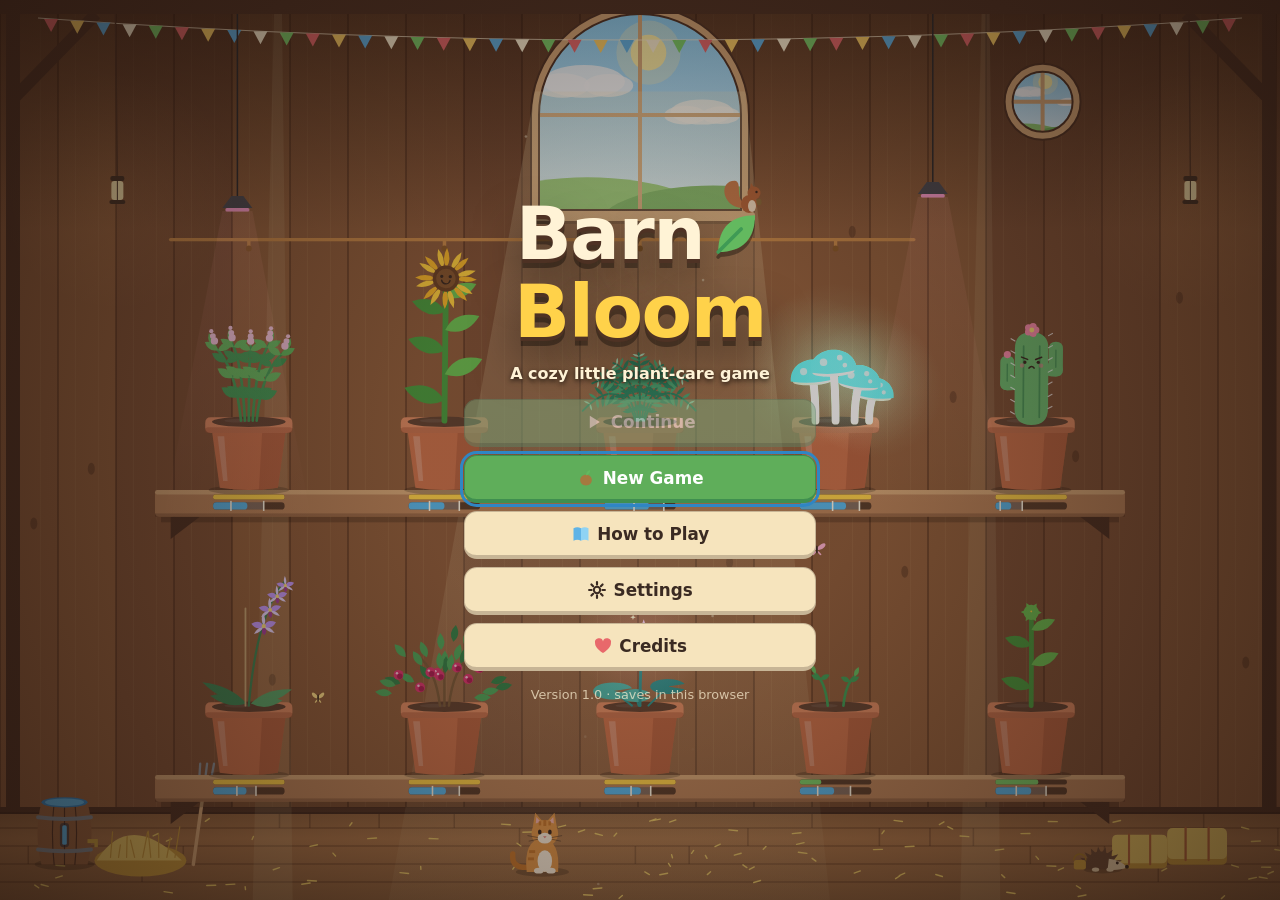
==== index.html @ d98946c8 "Add files via upload" ====
<!DOCTYPE html>
<html lang="en">
<head>
  <meta charset="utf-8">
  <meta name="viewport" content="width=device-width, initial-scale=1, viewport-fit=cover">
  <meta name="description" content="Barn Bloom, a cozy plant-care game. Water, feed, harvest and grow your barn.">
  <title>Barn Bloom</title>
  <link rel="icon" href="data:image/svg+xml,%3Csvg xmlns='http://www.w3.org/2000/svg' viewBox='0 0 32 32'%3E%3Cpath d='M8 18h16l-2 11H10z' fill='%23c9714b'/%3E%3Cpath d='M16 18c0-8-6-9-9-13 8-1 11 4 9 13zM16 18c0-7 5-9 9-11-1 7-4 10-9 11z' fill='%2363b95f'/%3E%3C/svg%3E">
  <link rel="stylesheet" href="css/style.css">
</head>
<body class="mode-menu">
  <!-- The whole barn scene is drawn on this canvas. -->
  <canvas id="scene" role="img" aria-label="Your barn full of plants"></canvas>

  <!-- In-game interface. Filled in by js/ui.js. -->
  <header id="hud" class="hud" aria-label="Status"></header>
  <aside id="side" class="side" aria-label="Plant details and orders">
    <div id="tutorial" class="tutorial" hidden></div>
    <section id="info" class="card info" aria-live="off"></section>
    <section id="orders" class="card orders"></section>
  </aside>
  <nav id="toolbar" class="toolbar" aria-label="Tools"></nav>
  <div id="popover" class="popover" hidden></div>

  <main id="menu" class="menu"></main>
  <div id="modals"></div>
  <div id="toasts" class="toasts" role="status" aria-live="polite"></div>
  <div id="tooltip" class="tooltip" role="tooltip" hidden></div>
  <div id="debug" class="debug" hidden></div>
  <div id="fps" class="fps" hidden></div>
  <div id="photoHint" class="photo-hint" hidden>Photo mode. Press any key or tap to return.</div>

  <noscript><p style="color:#fff3d6;padding:2rem;font-family:sans-serif">Barn Bloom needs JavaScript to run.</p></noscript>

  <!-- Classic scripts in dependency order, so the game also runs from file://. -->
  <script src="js/config.js"></script>
  <script src="js/state.js"></script>
  <script src="js/logic.js"></script>
  <script src="js/save.js"></script>
  <script src="js/audio.js"></script>
  <script src="js/art.js"></script>
  <script src="js/render.js"></script>
  <script src="js/ui.js"></script>
  <script src="js/main.js"></script>
</body>
</html>
---- css/style.css ----
/*
 * Barn Bloom - style.css
 * The palette is defined once here as CSS variables (the canvas palette
 * lives in js/config.js). All sizes are in rem so the "Interface size"
 * setting can scale the whole UI through the root font size.
 */
:root {
  --cream: #fff3d6;
  --cream-2: #f6e4bd;
  --paper: #fffaf0;
  --ink: #3a2a22;
  --ink-soft: #6b5544;
  --wood: #7b4f36;
  --wood-dark: #4e3224;
  --wood-light: #b9835a;
  --leaf: #5fae5a;
  --leaf-dark: #3f8f4f;
  --gold: #ffd24a;
  --gold-dark: #b9801a;
  --water: #58b7ea;
  --water-dark: #2f86c4;
  --red: #e8686b;
  --red-dark: #b94548;
  --pink: #f28fb0;
  --violet: #8f8be8;
  --shadow: 0 0.25rem 0 rgba(58, 42, 34, 0.3);
  --radius: 0.9rem;
  --side-w: 0rem;
  --font: system-ui, -apple-system, "Segoe UI", Roboto, "Helvetica Neue", Arial, sans-serif;
}

* { box-sizing: border-box; }
html, body { height: 100%; }
body {
  margin: 0;
  overflow: hidden;
  background: #2a1a12;
  color: var(--ink);
  font-family: var(--font);
  font-size: 1rem;
  line-height: 1.35;
  -webkit-tap-highlight-color: transparent;
  user-select: none;
  -webkit-user-select: none;
}
h1, h2, h3, h4, p, ul, dl, figure { margin: 0; }
ul { padding: 0; list-style: none; }
[hidden] { display: none !important; }
button { font: inherit; color: inherit; }
kbd {
  font: 700 0.68rem var(--font);
  background: rgba(58, 42, 34, 0.14);
  border-radius: 0.3rem;
  padding: 0.05rem 0.32rem;
}
:focus-visible { outline: 0.19rem solid var(--water-dark); outline-offset: 0.12rem; }
.grow { flex: 1 1 auto; min-width: 0; }
.hint { color: var(--ink-soft); font-size: 0.85rem; }
.num { font-variant-numeric: tabular-nums; font-weight: 800; }
.num.small { font-size: 0.82rem; }

#scene {
  position: fixed; inset: 0;
  width: 100vw; height: 100vh; height: 100dvh;
  display: block;
  touch-action: none;
}

/* ---------- icons ---------- */
.ic { display: inline-flex; width: 1.25rem; height: 1.25rem; flex: none; vertical-align: middle; }
.ic svg { width: 100%; height: 100%; display: block; }
.ic.big { width: 2.6rem; height: 2.6rem; }
canvas.pic { flex: none; display: block; }
.price { display: inline-flex; align-items: center; gap: 0.2rem; font-weight: 800; white-space: nowrap; }
.price .ic { width: 1rem; height: 1rem; }

/* ---------- buttons ---------- */
.btn {
  display: inline-flex; align-items: center; justify-content: center; gap: 0.4rem;
  min-height: 2.5rem; padding: 0.4rem 0.9rem;
  background: var(--cream-2);
  border: 0.12rem solid rgba(58, 42, 34, 0.25);
  border-bottom-width: 0.3rem;
  border-radius: 0.8rem;
  font-weight: 800; cursor: pointer;
  transition: transform 0.08s, filter 0.15s, background 0.15s;
}
.btn:hover { filter: brightness(1.06); }
.btn:active { transform: translateY(0.12rem); border-bottom-width: 0.18rem; }
.btn:disabled { opacity: 0.5; cursor: not-allowed; filter: grayscale(0.5); transform: none; }
.btn.primary { background: var(--leaf); border-color: var(--leaf-dark); color: #fff; }
.btn.danger { background: var(--red); border-color: var(--red-dark); color: #fff; }
.btn.ghost { background: transparent; border-color: transparent; color: var(--ink-soft); }
.btn.small { min-height: 2rem; padding: 0.2rem 0.6rem; font-size: 0.85rem; }
.btn.big { min-height: 3rem; font-size: 1.05rem; width: 100%; }
.btn.icon-btn { min-height: 2rem; width: 2rem; padding: 0; border-radius: 50%; border-bottom-width: 0.12rem; }
.btn.icon-btn .ic { width: 1rem; height: 1rem; }
.btn.buy { min-width: 7.5rem; }
.chip-btn {
  min-height: 2.2rem; padding: 0.2rem 0.8rem;
  background: var(--cream-2); border: 0.12rem solid rgba(58, 42, 34, 0.2); border-radius: 999px;
  font-weight: 800; cursor: pointer;
}
.chip-btn.active { background: var(--wood); color: var(--cream); border-color: var(--wood-dark); }

/* ---------- HUD ---------- */
.hud {
  position: fixed; top: 0; left: 0; right: 0; z-index: 10;
  display: flex; flex-wrap: wrap; justify-content: space-between; align-items: flex-start; gap: 0.4rem;
  padding: 0.5rem; padding-top: max(0.5rem, env(safe-area-inset-top));
  pointer-events: none;
}
.hud > * { pointer-events: auto; }
.hud-group { display: flex; flex-wrap: wrap; gap: 0.35rem; align-items: center; }
.pill {
  display: inline-flex; align-items: center; gap: 0.35rem;
  min-height: 2.2rem; padding: 0.2rem 0.7rem;
  background: var(--cream); border: 0.12rem solid rgba(58, 42, 34, 0.3); border-radius: 999px;
  box-shadow: var(--shadow); font-weight: 800;
}
.pill.speed { border-bottom-width: 0.12rem; min-height: 2.2rem; cursor: pointer; }
.pill.tank.low { animation: pulse 0.9s infinite; border-color: var(--red); }
.tankbar { width: 3.2rem; height: 0.55rem; background: rgba(58, 42, 34, 0.2); border-radius: 999px; overflow: hidden; }
.tankbar i { display: block; height: 100%; background: var(--water); border-radius: 999px; transition: width 0.2s; }
.day-ic { display: inline-flex; }
.hud-btn { box-shadow: var(--shadow); background: var(--cream); min-height: 2.4rem; padding: 0.3rem 0.65rem; }
.hud-btn kbd { opacity: 0.75; }
/* Event chips hang below the HUD without changing its height (so the scene never jumps). */
.chips { position: absolute; top: 100%; left: 0.5rem; right: 0.5rem; display: flex; flex-wrap: wrap; gap: 0.35rem; pointer-events: none; }
.chips > * { pointer-events: auto; }
.chip {
  display: inline-flex; align-items: center; gap: 0.3rem;
  padding: 0.15rem 0.6rem; border-radius: 999px; font-weight: 800; font-size: 0.85rem;
  background: var(--ink); color: var(--cream); border: 0.12rem solid rgba(255, 243, 214, 0.35);
  animation: pop-in 0.3s;
}
button.chip { cursor: pointer; font: 800 0.85rem var(--font); }
.chip.heat { background: #b9502a; }
.chip.rain { background: #3f6f95; }
.chip.bee { background: #a67a12; }
.chip.merchant { background: #7a4a9a; }
.chip.pest { background: #5a2a7a; }

/* ---------- toolbar ---------- */
.toolbar {
  position: fixed; z-index: 10;
  bottom: max(0.5rem, env(safe-area-inset-bottom));
  left: calc((100vw - var(--side-w)) / 2); transform: translateX(-50%);
  max-width: calc(100vw - var(--side-w) - 1rem);
  display: flex; align-items: center; gap: 0.35rem;
  padding: 0.45rem;
  background: rgba(78, 50, 36, 0.92); border: 0.12rem solid rgba(255, 243, 214, 0.25); border-radius: 1.2rem;
  box-shadow: 0 0.4rem 1.2rem rgba(0, 0, 0, 0.35);
  overflow-x: auto; scrollbar-width: none;
}
.toolbar::-webkit-scrollbar { display: none; }
.toolbar .sep { width: 0.12rem; height: 2.2rem; background: rgba(255, 243, 214, 0.25); flex: none; }
.tool {
  position: relative; flex: none;
  width: 3.5rem; height: 3.5rem; padding: 0;
  display: grid; place-items: center;
  background: var(--cream); border: 0.12rem solid rgba(58, 42, 34, 0.3); border-bottom-width: 0.3rem; border-radius: 0.9rem;
  cursor: pointer; transition: transform 0.1s, background 0.15s, box-shadow 0.15s;
}
.tool:hover { background: #fffbee; }
.tool:active { transform: translateY(0.12rem); }
.tool.active { background: var(--gold); border-color: var(--gold-dark); transform: translateY(-0.3rem); box-shadow: 0 0.3rem 0 rgba(0, 0, 0, 0.25); }
.tool.active::after {
  content: ""; position: absolute; bottom: -0.75rem; left: 50%; width: 0.5rem; height: 0.5rem;
  margin-left: -0.25rem; border-radius: 50%; background: var(--cream);
}
.tool.action { background: #d9f0ff; }
.tool.action.ready { background: #ffe9a0; animation: pulse 1.2s infinite; }
.tool:disabled { opacity: 0.45; cursor: not-allowed; }
.tool .tool-ic { width: 2rem; height: 2rem; color: var(--ink); }
.tool .tool-pic { display: grid; place-items: center; }
.tool kbd { position: absolute; top: 0.12rem; left: 0.2rem; font-size: 0.6rem; }
.tool .count {
  position: absolute; right: -0.25rem; bottom: -0.3rem;
  min-width: 1.3rem; padding: 0 0.25rem; text-align: center;
  background: var(--ink); color: var(--cream); border-radius: 999px; font: 800 0.72rem var(--font);
}
.tool .count.zero { background: var(--red-dark); }
.tool .caret { position: absolute; right: 0.2rem; top: 0; font-size: 0.75rem; color: var(--ink-soft); }
.tool.mini { width: 2.9rem; height: 2.9rem; }
.tut-glow { animation: glow 1s infinite; }

.popover {
  position: fixed; z-index: 15; width: 16rem; max-width: calc(100vw - 1rem); max-height: 60vh; overflow-y: auto;
  padding: 0.6rem; background: var(--cream); border: 0.12rem solid rgba(58, 42, 34, 0.35); border-radius: var(--radius);
  box-shadow: 0 0.5rem 1.5rem rgba(0, 0, 0, 0.4); animation: pop-in 0.15s;
}
.popover h3 { font-size: 0.95rem; margin-bottom: 0.4rem; }
.pop-item {
  display: flex; align-items: center; gap: 0.5rem; width: 100%; min-height: 2.75rem; padding: 0.2rem 0.5rem; margin-bottom: 0.25rem;
  background: var(--paper); border: 0.12rem solid rgba(58, 42, 34, 0.15); border-radius: 0.7rem;
  font-weight: 700; text-align: left; cursor: pointer;
}
.pop-item:hover, .pop-item.active { background: #ffeab0; border-color: var(--gold-dark); }
.pop-count { font-weight: 800; color: var(--ink-soft); display: inline-flex; align-items: center; gap: 0.25rem; white-space: nowrap; }

/* ---------- side panel ---------- */
.side {
  position: fixed; z-index: 10; right: 0.5rem; top: calc(var(--hud-h, 4rem) + 0.3rem); bottom: 0.5rem; width: 18.5rem;
  display: flex; flex-direction: column; gap: 0.5rem;
  overflow-y: auto; scrollbar-width: thin; pointer-events: none;
}
.side > * { pointer-events: auto; }
.card {
  background: rgba(255, 243, 214, 0.96); border: 0.12rem solid rgba(58, 42, 34, 0.3); border-radius: var(--radius);
  padding: 0.75rem; box-shadow: var(--shadow);
}
.card h3 { font-size: 1.05rem; display: flex; align-items: center; gap: 0.35rem; flex-wrap: wrap; }
.info > * + * { margin-top: 0.5rem; }
.info-head { display: flex; align-items: center; gap: 0.5rem; }
.sub { color: var(--ink-soft); font-size: 0.85rem; font-weight: 700; }
.stars { color: var(--gold-dark); font-size: 0.9rem; letter-spacing: 0.05em; }
.stats { display: grid; gap: 0.3rem; }
.stat { display: grid; grid-template-columns: 3.6rem 1fr 4.2rem; align-items: center; gap: 0.4rem; font-size: 0.82rem; font-weight: 700; }
.stat.warn .bar-text { color: var(--red-dark); }
.bar-text { text-align: right; font-variant-numeric: tabular-nums; }
.bar {
  position: relative; display: block; height: 0.75rem; background: rgba(58, 42, 34, 0.22); border-radius: 999px; overflow: hidden;
}
.bar i { display: block; height: 100%; width: 0; border-radius: 999px; transition: width 0.2s; position: relative; }
.bar.water i { background: var(--water); }
.bar.health i { background: var(--red); }
.bar.growth i { background: var(--leaf); }
.bar.quality i { background: var(--gold); }
.bar .zone {
  position: absolute; top: 0; bottom: 0; z-index: 1; display: none;
  border-left: 0.14rem solid #fff; border-right: 0.14rem solid #fff; background: rgba(255, 255, 255, 0.28);
}
.bar.water .zone { display: block; }
.bar.mini { height: 0.5rem; }
dd .bar.mini { width: 8rem; display: inline-block; vertical-align: middle; }
.nutbars { display: grid; grid-template-columns: 1fr 1fr; gap: 0.25rem 0.6rem; }
.nutbar { display: flex; align-items: center; gap: 0.3rem; }
.nutbar .bar { flex: 1; height: 0.5rem; }
.nutbar.loved .bar { outline: 0.1rem dashed var(--gold-dark); outline-offset: 0.08rem; }
.synergy { font-size: 0.82rem; font-weight: 800; color: var(--leaf-dark); }
.facts { display: grid; gap: 0.2rem; font-size: 0.85rem; }
.facts li { display: flex; gap: 0.4rem; align-items: flex-start; }
.facts .ic { width: 1.05rem; height: 1.05rem; margin-top: 0.1rem; }
.actions { display: flex; gap: 0.4rem; flex-wrap: wrap; }
.feed-row { display: flex; gap: 0.5rem; flex-wrap: wrap; padding-bottom: 0.2rem; }
.seed-list { display: grid; }

.order {
  display: flex; align-items: center; gap: 0.5rem; padding: 0.45rem; margin-top: 0.4rem;
  background: #3f5546; color: #f4f8ee; border: 0.2rem solid var(--wood-light); border-radius: 0.7rem; font-size: 0.85rem;
}
.order strong, .order span { display: block; }
.order .price { display: inline-flex; }
.order-reward { display: block; }
.order .icon-btn { color: #f4f8ee; align-self: flex-start; }
.order.waiting { justify-content: center; gap: 0.35rem; min-height: 3rem; opacity: 0.9; }
.order.waiting span { display: inline; }
.pips { display: flex !important; gap: 0.2rem; margin: 0.2rem 0; }
.pips i { width: 0.7rem; height: 0.7rem; border-radius: 50%; border: 0.12rem solid #f4f8ee; }
.pips i.on { background: var(--gold); border-color: var(--gold); }
.orders-modal .order { font-size: 0.95rem; }

/* ---------- dialogs ---------- */
.overlay {
  position: fixed; inset: 0; z-index: 50; display: grid; place-items: center; padding: 0.5rem;
  background: rgba(30, 16, 10, 0.55); animation: fade-in 0.18s;
}
.modal {
  display: flex; flex-direction: column;
  width: min(34rem, 100%); max-height: min(92vh, 92dvh);
  background: var(--cream); border: 0.2rem solid var(--wood-dark); border-radius: 1.2rem; overflow: hidden;
  box-shadow: 0 1rem 3rem rgba(0, 0, 0, 0.5); animation: rise 0.22s cubic-bezier(0.2, 1.3, 0.5, 1);
  outline: none;
}
.modal.wide { width: min(54rem, 100%); }
.modal.narrow { width: min(24rem, 100%); }
.modal-head {
  display: flex; align-items: center; gap: 0.5rem; padding: 0.6rem 0.8rem;
  background: var(--wood); color: var(--cream);
  background-image: repeating-linear-gradient(90deg, rgba(0, 0, 0, 0.07) 0 0.12rem, transparent 0.12rem 3.2rem);
}
.modal-head h2 { flex: 1; font-size: 1.25rem; }
.modal-head .ic { width: 1.5rem; height: 1.5rem; }
.modal-head .close { background: var(--cream); color: var(--ink); }
.modal-head .close .ic { width: 1rem; height: 1rem; }
.modal-body { padding: 0.9rem; overflow-y: auto; flex: 1 1 auto; }
.modal-body > * + * { margin-top: 0.7rem; }
.modal-foot { display: flex; justify-content: flex-end; flex-wrap: wrap; gap: 0.5rem; padding: 0.7rem 0.9rem; background: var(--cream-2); }
.shop { display: flex; flex-direction: column; padding-top: 0.7rem; overflow: hidden; }
.shop.modal-body > * + * { margin-top: 0.6rem; }
.items { overflow-y: auto; display: grid; gap: 0.5rem; padding: 0.15rem 0.15rem 0.4rem; flex: 1 1 auto; min-height: 6rem; }
.tabs { display: flex; gap: 0.3rem; flex-wrap: wrap; flex: none; }
.tab {
  display: inline-flex; align-items: center; gap: 0.35rem; min-height: 2.5rem; padding: 0.3rem 0.9rem;
  background: var(--cream-2); border: 0.12rem solid rgba(58, 42, 34, 0.2); border-radius: 0.8rem 0.8rem 0.3rem 0.3rem;
  font-weight: 800; cursor: pointer;
}
.tab.active { background: var(--wood); color: var(--cream); border-color: var(--wood-dark); }
.badge { background: var(--red); color: #fff; border-radius: 999px; padding: 0 0.4rem; font-size: 0.75rem; }
.tab .badge { background: rgba(58, 42, 34, 0.25); color: inherit; }
.qty-row, .restock { display: flex; align-items: center; gap: 0.4rem; flex-wrap: wrap; flex: none; font-weight: 700; }
.restock { justify-content: space-between; }
.item, .entry {
  display: flex; align-items: center; gap: 0.7rem; padding: 0.6rem 0.7rem;
  background: var(--paper); border: 0.12rem solid rgba(58, 42, 34, 0.16); border-radius: var(--radius);
}
.item h4, .entry h4 { font-size: 1.02rem; display: flex; align-items: center; gap: 0.4rem; flex-wrap: wrap; }
.item p, .entry p { font-size: 0.88rem; }
.meta { color: var(--ink-soft); font-size: 0.8rem !important; margin-top: 0.15rem; }
.item-side { display: flex; flex-direction: column; align-items: flex-end; gap: 0.25rem; flex: none; text-align: right; }
.owned { font-size: 0.8rem; font-weight: 700; color: var(--ink-soft); }
.need { font-size: 0.78rem; font-weight: 700; color: var(--leaf-dark); min-height: 1em; }
.need.bad { color: var(--red-dark); }
.item.locked { background: #efe3c8; }
.item.muted { opacity: 0.75; }
.item.merchant { background: #f3e6ff; border-color: #7a4a9a; }
.item.done { background: #eef7dc; }
.item.shine { animation: shine 0.9s; }
.section { font-size: 0.95rem; margin-top: 0.3rem; }
.paints { display: grid; grid-template-columns: repeat(auto-fill, minmax(8.5rem, 1fr)); gap: 0.5rem; }
.paint {
  display: grid; justify-items: center; gap: 0.3rem; padding: 0.5rem; text-align: center; font-size: 0.85rem;
  background: var(--paper); border: 0.12rem solid rgba(58, 42, 34, 0.16); border-radius: var(--radius);
}
.paint.active { border-color: var(--leaf-dark); background: #eef7dc; }
.lvl-pips { display: inline-flex; gap: 0.18rem; font-size: 0.8rem; color: var(--ink-soft); }
.lvl-pips i { width: 0.6rem; height: 0.6rem; border-radius: 0.15rem; background: rgba(58, 42, 34, 0.2); transform: rotate(45deg); }
.lvl-pips i.on { background: var(--leaf); }
.effect { font-weight: 800; color: var(--ink); margin-top: 0.2rem; }
.effect .next { color: var(--leaf-dark); }
.maxed { font-weight: 900; color: var(--gold-dark); padding: 0 0.5rem; }
.locked-note { display: flex; align-items: center; gap: 0.3rem; max-width: 11rem; font-size: 0.82rem; font-weight: 700; color: var(--ink-soft); text-align: right; }
.entry { align-items: flex-start; }
.entry.unknown { opacity: 0.8; align-items: center; }
.entry em { font-size: 0.8rem; font-weight: 400; color: var(--ink-soft); }
.entry dl { display: grid; grid-template-columns: 6.5rem 1fr; gap: 0.15rem 0.5rem; margin-top: 0.4rem; font-size: 0.85rem; }
.entry dt { font-weight: 800; color: var(--ink-soft); }
.entry dd { margin: 0; }
.stages { display: flex; gap: 0.4rem; margin-top: 0.4rem; flex-wrap: wrap; }
.stages figure { display: grid; justify-items: center; background: var(--cream-2); border-radius: 0.6rem; padding: 0.2rem 0.4rem; }
.stages figcaption { font-size: 0.7rem; font-weight: 700; color: var(--ink-soft); }
.ach .ic.big { width: 2.2rem; height: 2.2rem; color: var(--ink-soft); }
.ach .bar { margin-top: 0.3rem; max-width: 16rem; }

.settings h3 { font-size: 0.95rem; color: var(--wood); border-bottom: 0.12rem solid rgba(58, 42, 34, 0.15); padding-bottom: 0.2rem; }
.set-row { display: flex; align-items: center; gap: 0.7rem; min-height: 2.6rem; cursor: pointer; }
.set-row small { display: block; color: var(--ink-soft); font-size: 0.8rem; font-weight: 400; }
.set-row output { width: 3rem; text-align: right; font-weight: 800; font-variant-numeric: tabular-nums; }
.set-row input[type="range"] { width: 9rem; accent-color: var(--leaf-dark); }
.set-row input[type="checkbox"] { position: absolute; opacity: 0; width: 1px; height: 1px; }
.switch { position: relative; flex: none; width: 3rem; height: 1.7rem; border-radius: 999px; background: rgba(58, 42, 34, 0.3); transition: background 0.15s; }
.switch::after {
  content: ""; position: absolute; top: 0.2rem; left: 0.2rem; width: 1.3rem; height: 1.3rem; border-radius: 50%;
  background: #fff; transition: transform 0.15s; box-shadow: 0 0.1rem 0.2rem rgba(0, 0, 0, 0.3);
}
input:checked + .switch { background: var(--leaf); }
input:checked + .switch::after { transform: translateX(1.3rem); }
input:focus-visible + .switch { outline: 0.19rem solid var(--water-dark); outline-offset: 0.12rem; }
.segmented { display: flex; gap: 0.25rem; }
.code {
  width: 100%; resize: vertical; padding: 0.5rem; font: 0.75rem ui-monospace, Menlo, Consolas, monospace;
  background: var(--paper); border: 0.12rem solid rgba(58, 42, 34, 0.3); border-radius: 0.6rem; color: var(--ink);
  user-select: text; -webkit-user-select: text; word-break: break-all;
}
.prose h3 { font-size: 1rem; color: var(--wood); }
.prose p { font-size: 0.93rem; }
.prose.center { text-align: center; }
.keys-table, .summary { width: 100%; border-collapse: collapse; font-size: 0.9rem; }
.keys-table td, .summary td { padding: 0.25rem 0.4rem; border-bottom: 0.08rem solid rgba(58, 42, 34, 0.12); }
.summary td:last-child { text-align: right; font-weight: 800; }
.keys { display: inline-flex; gap: 0.2rem; white-space: nowrap; }
.keys kbd { font-size: 0.8rem; padding: 0.1rem 0.4rem; }
.menu-list { display: grid; gap: 0.5rem; }

/* ---------- main menu ---------- */
.menu { position: fixed; inset: 0; z-index: 30; display: grid; place-items: center; padding: 1rem; overflow-y: auto; }
.menu-card { width: min(22rem, 100%); display: grid; gap: 0.9rem; text-align: center; animation: rise 0.5s cubic-bezier(0.2, 1.3, 0.5, 1); }
.title {
  display: flex; align-items: center; justify-content: center; gap: 0.3rem; flex-wrap: wrap;
  font-size: clamp(2.8rem, 12vw, 4.6rem); font-weight: 900; line-height: 1; letter-spacing: -0.02em;
  text-shadow: 0 0.06em 0 var(--wood-dark), 0 0.12em 0 rgba(0, 0, 0, 0.35), 0 0.3em 0.6em rgba(0, 0, 0, 0.5);
}
.title .t1 { color: var(--cream); }
.title .t2 { color: var(--gold); }
.title-leaf { width: 0.75em; height: 0.75em; animation: sway 3s ease-in-out infinite; transform-origin: 20% 90%; filter: drop-shadow(0 0.08em 0 rgba(0, 0, 0, 0.35)); }
.tagline { color: var(--cream); font-weight: 700; text-shadow: 0 0.1rem 0.3rem rgba(0, 0, 0, 0.7); }
.version { color: rgba(255, 243, 214, 0.7); font-size: 0.8rem; }

/* ---------- toasts, tooltip, tutorial, misc ---------- */
.toasts {
  position: fixed; z-index: 80; top: calc(var(--hud-h, 4rem) + 2.2rem); left: calc((100vw - var(--side-w)) / 2); transform: translateX(-50%);
  width: min(26rem, calc(100vw - 1rem)); display: grid; gap: 0.4rem; pointer-events: none;
}
.toast {
  pointer-events: auto; display: flex; align-items: center; gap: 0.6rem; padding: 0.55rem 0.8rem;
  background: var(--cream); border: 0.12rem solid rgba(58, 42, 34, 0.35); border-left: 0.5rem solid var(--wood-light);
  border-radius: 0.8rem; box-shadow: 0 0.4rem 1rem rgba(0, 0, 0, 0.35); font-size: 0.9rem;
  animation: toast-in 0.3s cubic-bezier(0.2, 1.3, 0.5, 1); cursor: pointer;
}
.toast.out { opacity: 0; transform: translateY(-0.5rem); transition: opacity 0.25s, transform 0.25s; }
.toast-body { flex: 1; }
.toast-body strong { display: block; }
.toast .toast-ic { width: 1.7rem; height: 1.7rem; }
.toast.good { border-left-color: var(--leaf); }
.toast.bad { border-left-color: var(--red); }
.toast.event { border-left-color: var(--violet); }
.toast.gold { border-left-color: var(--gold); background: #fff8dc; }
.tooltip {
  position: fixed; z-index: 100; max-width: 17rem; padding: 0.35rem 0.6rem; pointer-events: none;
  background: var(--ink); color: var(--cream); border-radius: 0.5rem; font-size: 0.8rem; font-weight: 600;
  box-shadow: 0 0.3rem 0.8rem rgba(0, 0, 0, 0.4);
}
/* The tutorial card lives at the top of the side panel, so it never covers the pots. */
.tut-card {
  background: #fffbe9; border: 0.16rem solid var(--leaf-dark); border-radius: var(--radius);
  padding: 0.6rem 0.8rem; box-shadow: 0 0.4rem 1.2rem rgba(0, 0, 0, 0.4); display: grid; gap: 0.3rem; animation: rise 0.3s;
}
.tut-step { font-size: 0.72rem; font-weight: 800; color: var(--leaf-dark); text-transform: uppercase; letter-spacing: 0.06em; }
.tut-card .actions { justify-content: flex-end; }
.debug {
  position: fixed; z-index: 90; left: 0.5rem; top: calc(var(--hud-h, 4rem) + 0.3rem); width: 19rem; max-width: calc(100vw - 1rem); max-height: 70vh; overflow-y: auto;
  padding: 0.6rem; background: rgba(20, 20, 30, 0.93); color: #dfe; border-radius: 0.8rem; font-size: 0.8rem;
}
.debug h3 { font-size: 0.9rem; margin-bottom: 0.4rem; }
.debug-grid { display: grid; grid-template-columns: 1fr 1fr; gap: 0.3rem; margin-bottom: 0.4rem; }
.debug .btn.ghost { color: #dfe; }
.fps { position: fixed; z-index: 90; left: 0.4rem; bottom: 0.3rem; font: 700 0.7rem ui-monospace, monospace; color: #cfc; background: rgba(0, 0, 0, 0.5); padding: 0.1rem 0.35rem; border-radius: 0.3rem; pointer-events: none; }
.photo-hint {
  position: fixed; z-index: 95; bottom: 1rem; left: 50%; transform: translateX(-50%); pointer-events: none;
  background: rgba(0, 0, 0, 0.6); color: #fff; padding: 0.3rem 0.8rem; border-radius: 999px; font-size: 0.85rem;
}

/* ---------- modes ---------- */
.mode-menu .hud, .mode-menu .side, .mode-menu .toolbar, .mode-menu .tutorial, .mode-menu .popover, .mode-menu .debug { display: none; }
.mode-play .menu { display: none; }
.photo .hud, .photo .side, .photo .toolbar, .photo .tutorial, .photo .toasts, .photo .popover, .photo .debug { display: none; }
.mobile-only { display: none; }

/* Wide screens: the side panel is always visible and the scene makes room for it. */
@media (min-width: 900px) {
  .mode-play { --side-w: 19.5rem; }
  .mode-play .hud { padding-right: 0.5rem; }
}

/* Phones and narrow windows: the info panel becomes a bottom sheet. */
@media (max-width: 899px) {
  .mobile-only { display: inline-flex; }
  .hud-btn .btn-label, .hud-btn kbd { display: none; }
  .hud-btn { width: 2.6rem; padding: 0; }
  .pill { min-height: 2rem; padding: 0.1rem 0.5rem; font-size: 0.9rem; }
  .pill.clock .num { font-size: 0.75rem; }
  .tankbar { width: 2rem; }
  .pill.tank .num { display: none; }
  .side { top: auto; right: 0.5rem; left: 0.5rem; width: auto; bottom: 5.2rem; max-height: 46vh; }
  .side .info, .side .orders { display: none; }
  .has-selection .side .info { display: block; }
  .has-selection .tutorial { display: none; }
  .toolbar { left: 50%; max-width: calc(100vw - 0.6rem); border-radius: 1rem; }
  .tool { width: 3.1rem; height: 3.1rem; }
  .item { flex-wrap: wrap; }
  .item-side { flex-direction: row; align-items: center; flex-wrap: wrap; width: 100%; justify-content: space-between; }
  .entry { flex-wrap: wrap; }
  .entry dl { grid-template-columns: 5.5rem 1fr; }
}
@media (hover: none) { .tool kbd, .hud-btn kbd { display: none; } }

/* ---------- animations ---------- */
@keyframes fade-in { from { opacity: 0; } }
@keyframes rise { from { opacity: 0; transform: translateY(1rem) scale(0.96); } }
@keyframes pop-in { from { opacity: 0; transform: scale(0.8); } }
@keyframes toast-in { from { opacity: 0; transform: translateY(-1rem) scale(0.95); } }
@keyframes pulse { 50% { filter: brightness(1.18); transform: scale(1.04); } }
@keyframes glow { 0%, 100% { box-shadow: 0 0 0 0 rgba(123, 207, 106, 0.9); } 50% { box-shadow: 0 0 0 0.6rem rgba(123, 207, 106, 0); } }
@keyframes sway { 0%, 100% { transform: rotate(-8deg); } 50% { transform: rotate(10deg); } }
@keyframes shine {
  0% { box-shadow: 0 0 0 0 rgba(255, 210, 74, 0.9); background: #fff3b8; }
  100% { box-shadow: 0 0 0 1rem rgba(255, 210, 74, 0); }
}

/* Reduced motion: from the setting (body.reduced) or the system preference. */
.reduced *, .reduced *::before, .reduced *::after { animation: none !important; transition: none !important; }
@media (prefers-reduced-motion: reduce) {
  .title-leaf, .tut-glow, .pill.tank.low, .tool.action.ready { animation: none; }
}

/* Colour-blind friendly mode: patterns on top of colours. */
.cb .bar.water i { background-image: repeating-linear-gradient(45deg, rgba(255, 255, 255, 0.45) 0 0.2rem, transparent 0.2rem 0.45rem); }
.cb .bar.health i { background-image: repeating-linear-gradient(90deg, rgba(255, 255, 255, 0.45) 0 0.15rem, transparent 0.15rem 0.4rem); }
.cb .bar.quality i { background-image: radial-gradient(rgba(58, 42, 34, 0.45) 30%, transparent 32%); background-size: 0.4rem 0.4rem; }
.cb .stat.warn .bar-text::before { content: "! "; }
.cb .need.bad::before { content: "\2716  "; }
.cb .tool .count.zero { outline: 0.12rem dashed #fff; }
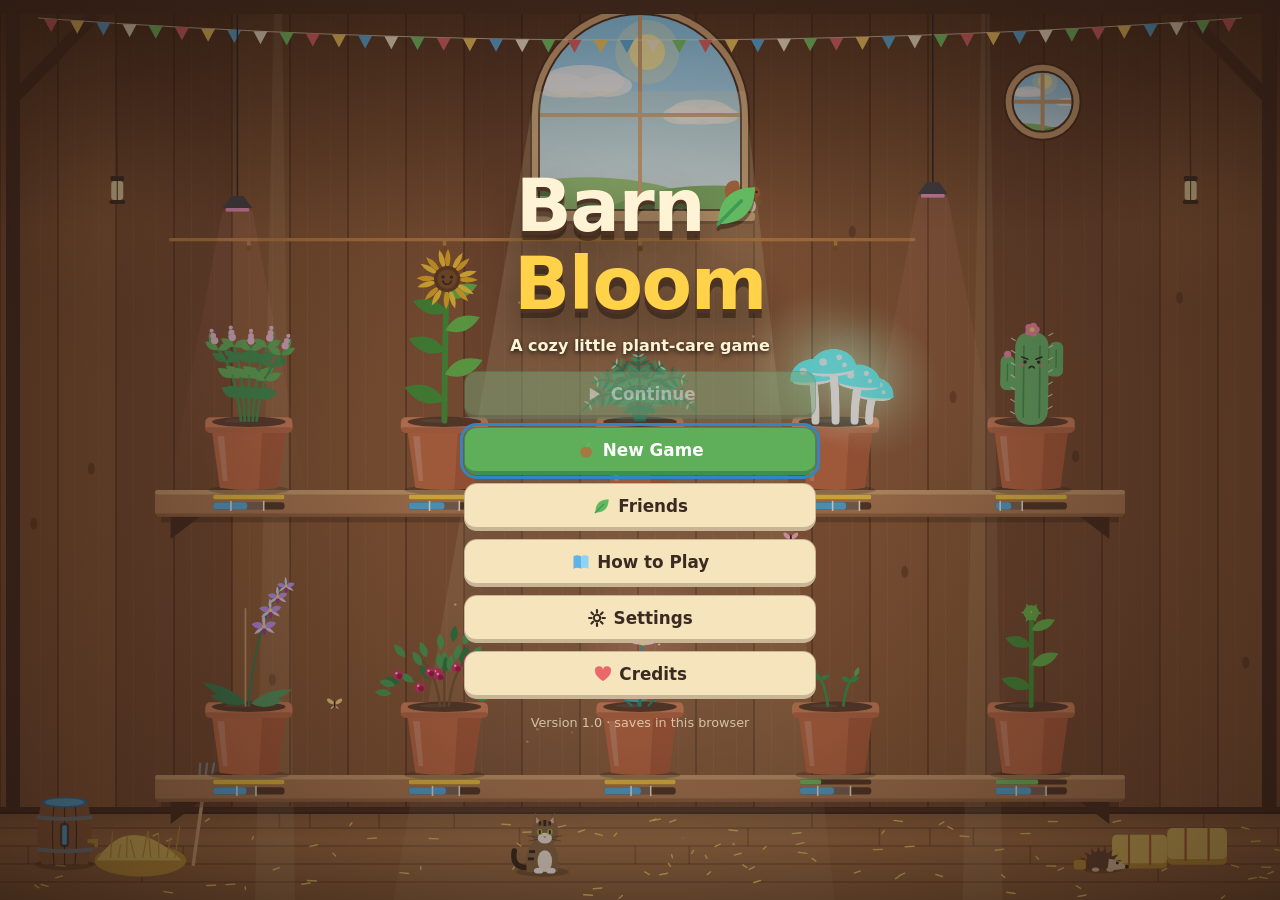
==== commit 63719a48: "Add files via upload" ====
--- a/index.html
+++ b/index.html
@@ -20,6 +20,7 @@
     <section id="orders" class="card orders"></section>
   </aside>
   <nav id="toolbar" class="toolbar" aria-label="Tools"></nav>
+  <div id="visitBar" class="visit-bar" hidden></div>
   <div id="popover" class="popover" hidden></div>
 
   <main id="menu" class="menu"></main>
--- a/css/style.css
+++ b/css/style.css
@@ -357,7 +357,23 @@
 input:checked + .switch { background: var(--leaf); }
 input:checked + .switch::after { transform: translateX(1.3rem); }
 input:focus-visible + .switch { outline: 0.19rem solid var(--water-dark); outline-offset: 0.12rem; }
+.gift-rows { display: grid; gap: 0.35rem; }
+.gift-row {
+  display: flex; align-items: center; gap: 0.6rem; min-height: 3rem; padding: 0.25rem 0.6rem; cursor: pointer;
+  background: var(--paper); border: 0.12rem solid rgba(58, 42, 34, 0.16); border-radius: 0.7rem;
+}
+.gift-row small { display: block; color: var(--ink-soft); font-size: 0.8rem; }
+.gift-row .ic.big { width: 2.2rem; height: 2.2rem; }
+.text-input.qty { width: 5.5rem; text-align: right; }
+.settings h4 { font-size: 0.9rem; margin-top: 0.3rem; }
+.trade-result > * + *, .trade-open .grow > * + * { margin-top: 0.4rem; }
+.trade-open { align-items: flex-start; }
 .segmented { display: flex; gap: 0.25rem; }
+.text-input {
+  width: 12rem; max-width: 55%; min-height: 2.2rem; padding: 0.2rem 0.6rem; font: 700 1rem var(--font); color: var(--ink);
+  background: var(--paper); border: 0.12rem solid rgba(58, 42, 34, 0.3); border-radius: 0.6rem;
+  user-select: text; -webkit-user-select: text;
+}
 .code {
   width: 100%; resize: vertical; padding: 0.5rem; font: 0.75rem ui-monospace, Menlo, Consolas, monospace;
   background: var(--paper); border: 0.12rem solid rgba(58, 42, 34, 0.3); border-radius: 0.6rem; color: var(--ink);
@@ -434,6 +450,18 @@
 /* ---------- modes ---------- */
 .mode-menu .hud, .mode-menu .side, .mode-menu .toolbar, .mode-menu .tutorial, .mode-menu .popover, .mode-menu .debug { display: none; }
 .mode-play .menu { display: none; }
+.mode-visit .hud, .mode-visit .side, .mode-visit .toolbar, .mode-visit .menu, .mode-visit .popover, .mode-visit .debug { display: none; }
+
+/* Banner shown while visiting a friend's barn. */
+.visit-bar {
+  position: fixed; z-index: 10; top: max(0.5rem, env(safe-area-inset-top)); left: 0; right: 0; margin: 0 auto;
+  display: flex; align-items: center; justify-content: center; flex-wrap: wrap; gap: 0.3rem 0.7rem;
+  width: max-content; max-width: calc(100vw - 1rem); padding: 0.45rem 0.8rem;
+  background: var(--cream); border: 0.12rem solid rgba(58, 42, 34, 0.3); border-radius: 1rem; box-shadow: var(--shadow);
+  animation: rise 0.3s;
+}
+.visit-bar strong { font-size: 1.05rem; }
+.visit-bar .hint { text-align: center; }
 .photo .hud, .photo .side, .photo .toolbar, .photo .tutorial, .photo .toasts, .photo .popover, .photo .debug { display: none; }
 .mobile-only { display: none; }
 
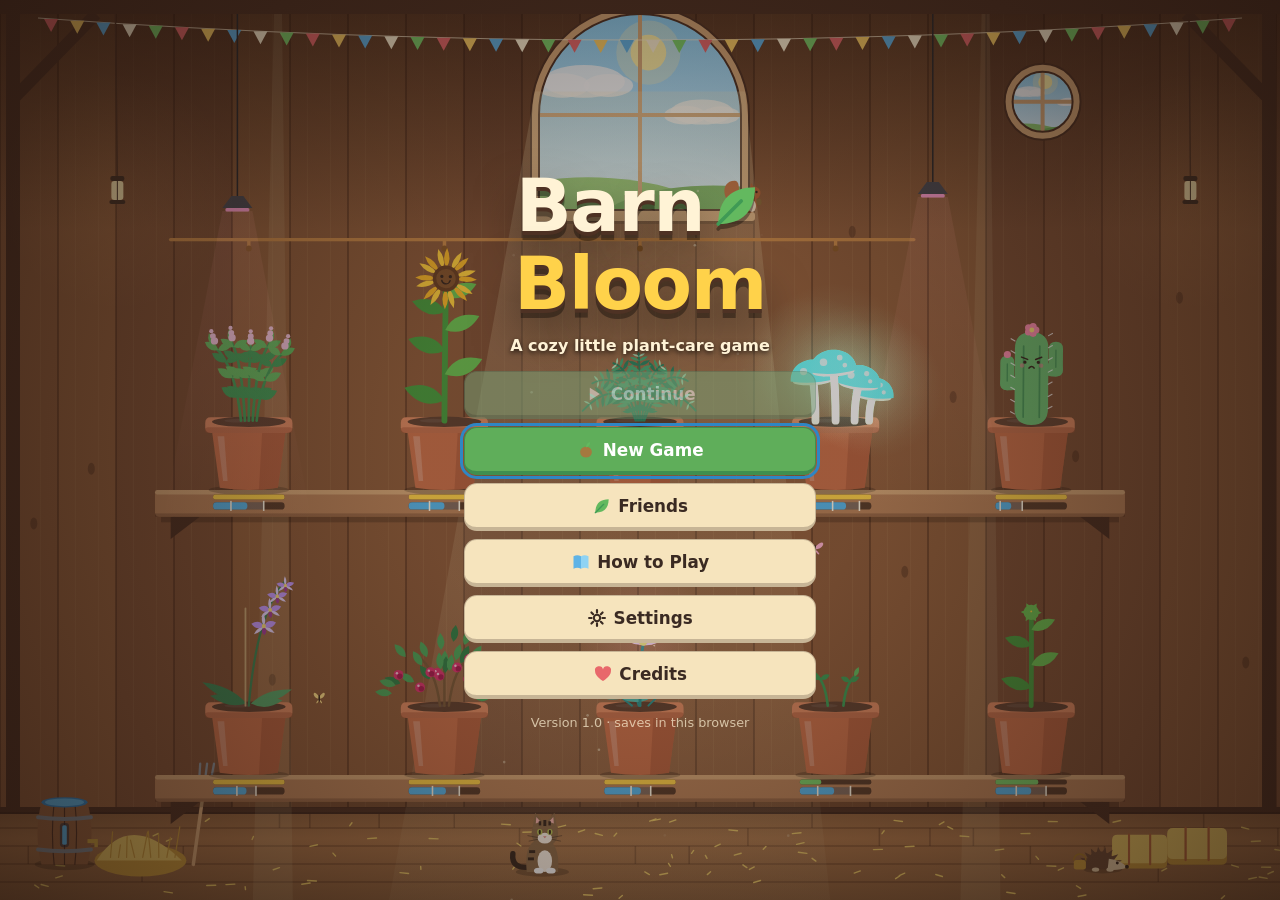
==== commit 827b4a13: "Add files via upload" ====
--- a/index.html
+++ b/index.html
@@ -21,6 +21,9 @@
   </aside>
   <nav id="toolbar" class="toolbar" aria-label="Tools"></nav>
   <div id="visitBar" class="visit-bar" hidden></div>
+  <div id="fightHud" class="fight-hud" hidden></div>
+  <div id="fightBar" class="fight-bar" hidden></div>
+  <div id="fightBanner" class="fight-banner" aria-live="assertive" hidden></div>
   <div id="popover" class="popover" hidden></div>
 
   <main id="menu" class="menu"></main>
@@ -37,6 +40,7 @@
   <script src="js/config.js"></script>
   <script src="js/state.js"></script>
   <script src="js/logic.js"></script>
+  <script src="js/combat.js"></script>
   <script src="js/save.js"></script>
   <script src="js/audio.js"></script>
   <script src="js/art.js"></script>
--- a/css/style.css
+++ b/css/style.css
@@ -26,6 +26,7 @@
   --shadow: 0 0.25rem 0 rgba(58, 42, 34, 0.3);
   --radius: 0.9rem;
   --side-w: 0rem;
+  --on-wood: #fff3d6;     /* text on wood or on the dark fight screen: the same in light and dark mode */
   --font: system-ui, -apple-system, "Segoe UI", Roboto, "Helvetica Neue", Arial, sans-serif;
 }
 
@@ -101,7 +102,7 @@
   background: var(--cream-2); border: 0.12rem solid rgba(58, 42, 34, 0.2); border-radius: 999px;
   font-weight: 800; cursor: pointer;
 }
-.chip-btn.active { background: var(--wood); color: var(--cream); border-color: var(--wood-dark); }
+.chip-btn.active { background: var(--wood); color: var(--on-wood); border-color: var(--wood-dark); }
 
 /* ---------- HUD ---------- */
 .hud {
@@ -131,7 +132,7 @@
 .chip {
   display: inline-flex; align-items: center; gap: 0.3rem;
   padding: 0.15rem 0.6rem; border-radius: 999px; font-weight: 800; font-size: 0.85rem;
-  background: var(--ink); color: var(--cream); border: 0.12rem solid rgba(255, 243, 214, 0.35);
+  background: #3a2a22; color: var(--on-wood); border: 0.12rem solid rgba(255, 243, 214, 0.35);
   animation: pop-in 0.3s;
 }
 button.chip { cursor: pointer; font: 800 0.85rem var(--font); }
@@ -140,6 +141,60 @@
 .chip.bee { background: #a67a12; }
 .chip.merchant { background: #7a4a9a; }
 .chip.pest { background: #5a2a7a; }
+
+/* The barn sign hangs in the top right corner, above the side panel and just as wide.
+   ui.js adds .with-sign to the HUD only when both rows of buttons fit beside it. */
+.hud.with-sign { display: grid; grid-template-columns: minmax(0, 1fr) 18.5rem; column-gap: 0.5rem; }
+.hud.with-sign > .hud-group { grid-column: 1; }
+.barn-sign {
+  display: none; position: relative; flex-direction: column; justify-content: center; gap: 0.2rem;
+  padding: 0.3rem 0.75rem 0.35rem; text-align: left; cursor: pointer; color: var(--on-wood);
+  background:
+    repeating-linear-gradient(177deg, rgba(255, 255, 255, 0.07) 0 0.1rem, transparent 0.1rem 0.8rem),
+    linear-gradient(180deg, #9c6b46, var(--wood));
+  border: 0.15rem solid var(--wood-dark); border-radius: 0.7rem; box-shadow: var(--shadow);
+  transform-origin: 50% -0.5rem; transition: transform 0.35s ease;
+}
+.hud.with-sign .barn-sign { display: flex; grid-column: 2; grid-row: 1 / span 2; align-self: stretch; }
+.barn-sign:hover { transform: rotate(-1.2deg); }
+/* Two ropes up to the rafters... */
+.barn-sign::before {
+  content: ""; position: absolute; left: 1.2rem; right: 1.2rem; top: -0.65rem; height: 0.95rem; pointer-events: none;
+  background:
+    linear-gradient(#d8b67a, #d8b67a) left top / 0.16rem 100% no-repeat,
+    linear-gradient(#d8b67a, #d8b67a) right top / 0.16rem 100% no-repeat;
+}
+/* ...and the two nails that hold them. */
+.barn-sign::after {
+  content: ""; position: absolute; left: 1.055rem; right: 1.055rem; top: 0.1rem; height: 0.45rem; pointer-events: none;
+  background:
+    radial-gradient(circle, #f1e2c0 0 30%, var(--wood-dark) 34% 55%, transparent 60%) left center / 0.45rem 0.45rem no-repeat,
+    radial-gradient(circle, #f1e2c0 0 30%, var(--wood-dark) 34% 55%, transparent 60%) right center / 0.45rem 0.45rem no-repeat;
+}
+.sign-name {
+  display: block; padding: 0 1rem; text-align: center; font-size: 0.95rem; font-weight: 900; letter-spacing: 0.02em; line-height: 1.2;
+  white-space: nowrap; overflow: hidden; text-overflow: ellipsis; text-shadow: 0 0.1rem 0 var(--wood-dark);
+}
+.sign-row { display: flex; align-items: center; justify-content: space-between; gap: 0.5rem; font-size: 0.78rem; font-weight: 800; }
+.sign-season, .sign-income { display: inline-flex; align-items: center; gap: 0.25rem; white-space: nowrap; }
+.sign-leaves { display: inline-flex; }
+.sign-leaves .ic { width: 0.85rem; height: 0.85rem; margin-right: -0.15rem; }
+.sign-income .ic { width: 0.9rem; height: 0.9rem; }
+.sign-bar {
+  position: relative; display: block; height: 1rem; border-radius: 999px; overflow: hidden;
+  background: #f6e4bd; box-shadow: inset 0 0.1rem 0 rgba(58, 42, 34, 0.25);
+}
+.sign-bar i { position: absolute; left: 0; top: 0; bottom: 0; width: 0; background: var(--leaf); transition: width 0.3s; }
+.sign-goal {
+  position: relative; display: block; padding: 0 0.4rem; text-align: center; font-size: 0.7rem; font-weight: 800; line-height: 1rem;
+  color: #3a2a22; white-space: nowrap; overflow: hidden; text-overflow: ellipsis;
+}
+.barn-sign.ready { border-color: var(--gold-dark); animation: sign-glow 1.6s ease-in-out infinite; }
+.barn-sign.ready .sign-bar i { background: var(--gold); }
+@keyframes sign-glow {
+  0%, 100% { box-shadow: var(--shadow), 0 0 0 0 rgba(255, 210, 74, 0.8); }
+  50% { box-shadow: var(--shadow), 0 0 0 0.45rem rgba(255, 210, 74, 0); }
+}
 
 /* ---------- toolbar ---------- */
 .toolbar {
@@ -167,7 +222,7 @@
 .tool.active { background: var(--gold); border-color: var(--gold-dark); transform: translateY(-0.3rem); box-shadow: 0 0.3rem 0 rgba(0, 0, 0, 0.25); }
 .tool.active::after {
   content: ""; position: absolute; bottom: -0.75rem; left: 50%; width: 0.5rem; height: 0.5rem;
-  margin-left: -0.25rem; border-radius: 50%; background: var(--cream);
+  margin-left: -0.25rem; border-radius: 50%; background: var(--on-wood);
 }
 .tool.action { background: #d9f0ff; }
 .tool.action.ready { background: #ffe9a0; animation: pulse 1.2s infinite; }
@@ -178,7 +233,7 @@
 .tool .count {
   position: absolute; right: -0.25rem; bottom: -0.3rem;
   min-width: 1.3rem; padding: 0 0.25rem; text-align: center;
-  background: var(--ink); color: var(--cream); border-radius: 999px; font: 800 0.72rem var(--font);
+  background: #3a2a22; color: var(--on-wood); border-radius: 999px; font: 800 0.72rem var(--font);
 }
 .tool .count.zero { background: var(--red-dark); }
 .tool .caret { position: absolute; right: 0.2rem; top: 0; font-size: 0.75rem; color: var(--ink-soft); }
@@ -277,7 +332,7 @@
 .modal.narrow { width: min(24rem, 100%); }
 .modal-head {
   display: flex; align-items: center; gap: 0.5rem; padding: 0.6rem 0.8rem;
-  background: var(--wood); color: var(--cream);
+  background: var(--wood); color: var(--on-wood);
   background-image: repeating-linear-gradient(90deg, rgba(0, 0, 0, 0.07) 0 0.12rem, transparent 0.12rem 3.2rem);
 }
 .modal-head h2 { flex: 1; font-size: 1.25rem; }
@@ -296,7 +351,7 @@
   background: var(--cream-2); border: 0.12rem solid rgba(58, 42, 34, 0.2); border-radius: 0.8rem 0.8rem 0.3rem 0.3rem;
   font-weight: 800; cursor: pointer;
 }
-.tab.active { background: var(--wood); color: var(--cream); border-color: var(--wood-dark); }
+.tab.active { background: var(--wood); color: var(--on-wood); border-color: var(--wood-dark); }
 .badge { background: var(--red); color: #fff; border-radius: 999px; padding: 0 0.4rem; font-size: 0.75rem; }
 .tab .badge { background: rgba(58, 42, 34, 0.25); color: inherit; }
 .qty-row, .restock { display: flex; align-items: center; gap: 0.4rem; flex-wrap: wrap; flex: none; font-weight: 700; }
@@ -345,6 +400,7 @@
 
 .settings h3 { font-size: 0.95rem; color: var(--wood); border-bottom: 0.12rem solid rgba(58, 42, 34, 0.15); padding-bottom: 0.2rem; }
 .set-row { display: flex; align-items: center; gap: 0.7rem; min-height: 2.6rem; cursor: pointer; }
+.set-row.wrap { flex-wrap: wrap; padding: 0.2rem 0; }
 .set-row small { display: block; color: var(--ink-soft); font-size: 0.8rem; font-weight: 400; }
 .set-row output { width: 3rem; text-align: right; font-weight: 800; font-variant-numeric: tabular-nums; }
 .set-row input[type="range"] { width: 9rem; accent-color: var(--leaf-dark); }
@@ -357,6 +413,9 @@
 input:checked + .switch { background: var(--leaf); }
 input:checked + .switch::after { transform: translateX(1.3rem); }
 input:focus-visible + .switch { outline: 0.19rem solid var(--water-dark); outline-offset: 0.12rem; }
+.season-card { flex: none; background: #fff7dc; border-color: var(--gold-dark); align-items: flex-start; }
+.season-card .bar { margin: 0.4rem 0 0.2rem; }
+.season-card .ic.big { width: 3rem; height: 3rem; }
 .gift-rows { display: grid; gap: 0.35rem; }
 .gift-row {
   display: flex; align-items: center; gap: 0.6rem; min-height: 3rem; padding: 0.25rem 0.6rem; cursor: pointer;
@@ -397,10 +456,10 @@
   font-size: clamp(2.8rem, 12vw, 4.6rem); font-weight: 900; line-height: 1; letter-spacing: -0.02em;
   text-shadow: 0 0.06em 0 var(--wood-dark), 0 0.12em 0 rgba(0, 0, 0, 0.35), 0 0.3em 0.6em rgba(0, 0, 0, 0.5);
 }
-.title .t1 { color: var(--cream); }
+.title .t1 { color: var(--on-wood); }
 .title .t2 { color: var(--gold); }
 .title-leaf { width: 0.75em; height: 0.75em; animation: sway 3s ease-in-out infinite; transform-origin: 20% 90%; filter: drop-shadow(0 0.08em 0 rgba(0, 0, 0, 0.35)); }
-.tagline { color: var(--cream); font-weight: 700; text-shadow: 0 0.1rem 0.3rem rgba(0, 0, 0, 0.7); }
+.tagline { color: var(--on-wood); font-weight: 700; text-shadow: 0 0.1rem 0.3rem rgba(0, 0, 0, 0.7); }
 .version { color: rgba(255, 243, 214, 0.7); font-size: 0.8rem; }
 
 /* ---------- toasts, tooltip, tutorial, misc ---------- */
@@ -434,12 +493,24 @@
 }
 .tut-step { font-size: 0.72rem; font-weight: 800; color: var(--leaf-dark); text-transform: uppercase; letter-spacing: 0.06em; }
 .tut-card .actions { justify-content: flex-end; }
+/* Admin panel (only on the owner's computer, opened with the ` key). */
 .debug {
-  position: fixed; z-index: 90; left: 0.5rem; top: calc(var(--hud-h, 4rem) + 0.3rem); width: 19rem; max-width: calc(100vw - 1rem); max-height: 70vh; overflow-y: auto;
-  padding: 0.6rem; background: rgba(20, 20, 30, 0.93); color: #dfe; border-radius: 0.8rem; font-size: 0.8rem;
-}
-.debug h3 { font-size: 0.9rem; margin-bottom: 0.4rem; }
-.debug-grid { display: grid; grid-template-columns: 1fr 1fr; gap: 0.3rem; margin-bottom: 0.4rem; }
+  position: fixed; z-index: 90; left: 0.5rem; top: calc(var(--hud-h, 4rem) + 0.3rem); width: 22rem; max-width: calc(100vw - 1rem);
+  max-height: calc(100vh - var(--hud-h, 4rem) - 1rem); overflow-y: auto;
+  padding: 0.6rem 0.7rem; background: rgba(20, 20, 30, 0.94); color: #dfe; border-radius: 0.8rem; font-size: 0.8rem;
+  box-shadow: 0 0.4rem 1.2rem rgba(0, 0, 0, 0.45);
+}
+.mode-fight .debug { top: 7.5rem; }
+.admin-head { display: flex; align-items: center; gap: 0.4rem; }
+.debug h3 { font-size: 1rem; }
+.debug h4 { font-size: 0.75rem; text-transform: uppercase; letter-spacing: 0.06em; color: #9fd9b0; margin: 0.6rem 0 0.25rem; }
+.admin-note { color: rgba(221, 238, 255, 0.65); font-size: 0.75rem; }
+.admin-row { display: flex; flex-wrap: wrap; align-items: center; gap: 0.3rem; }
+.debug .text-input { min-height: 2rem; font-size: 0.85rem; max-width: none; }
+.debug .admin-sel { width: 100%; }
+.debug .admin-num { width: 8rem; text-align: right; }
+.admin-check { display: flex; align-items: center; gap: 0.4rem; width: 100%; cursor: pointer; padding: 0.15rem 0; }
+.admin-check input { width: 1.1rem; height: 1.1rem; accent-color: var(--leaf); flex: none; }
 .debug .btn.ghost { color: #dfe; }
 .fps { position: fixed; z-index: 90; left: 0.4rem; bottom: 0.3rem; font: 700 0.7rem ui-monospace, monospace; color: #cfc; background: rgba(0, 0, 0, 0.5); padding: 0.1rem 0.35rem; border-radius: 0.3rem; pointer-events: none; }
 .photo-hint {
@@ -451,6 +522,66 @@
 .mode-menu .hud, .mode-menu .side, .mode-menu .toolbar, .mode-menu .tutorial, .mode-menu .popover, .mode-menu .debug { display: none; }
 .mode-play .menu { display: none; }
 .mode-visit .hud, .mode-visit .side, .mode-visit .toolbar, .mode-visit .menu, .mode-visit .popover, .mode-visit .debug { display: none; }
+
+/* ---------- boss fights ---------- */
+.mode-fight .hud, .mode-fight .side, .mode-fight .toolbar, .mode-fight .menu, .mode-fight .popover,
+.mode-fight .visit-bar { display: none; }
+.mode-fight #scene { cursor: crosshair; }
+.fight-hud {
+  position: fixed; z-index: 10; top: max(0.5rem, env(safe-area-inset-top)); left: 0; right: 0; margin: 0 auto;
+  width: min(40rem, calc(100vw - 1rem)); display: grid; gap: 0.3rem; padding: 0.5rem 0.8rem;
+  background: rgba(16, 26, 22, 0.88); color: var(--on-wood); border: 0.12rem solid rgba(180, 230, 200, 0.25);
+  border-radius: 1rem; box-shadow: 0 0.4rem 1.2rem rgba(0, 0, 0, 0.4);
+}
+.fight-title { display: flex; align-items: baseline; gap: 0.5rem; flex-wrap: wrap; }
+.fight-title strong { font-size: 1.15rem; }
+.fight-title .sub { color: rgba(255, 243, 214, 0.7); }
+.fight-hp { display: flex; align-items: center; gap: 0.6rem; }
+.fight-hp .num { min-width: 8rem; text-align: right; }
+.bar.boss-hp { flex: 1; height: 1rem; background: rgba(0, 0, 0, 0.45); }
+.bar.boss-hp i { background: linear-gradient(90deg, #e8686b, #f2b53a); transition: width 0.1s; }
+.fight-info { display: flex; flex-wrap: wrap; align-items: center; gap: 0.3rem 0.9rem; font-size: 0.85rem; font-weight: 700; }
+.fight-info .ic { color: var(--on-wood); width: 1rem; height: 1rem; }
+.fight-info .low { color: #ff8a8a; }
+.fight-armor.bad { color: #ff9f9f; }
+.fight-combo { color: var(--gold); }
+.fight-buffs { color: #ffb36b; }
+.fight-bar {
+  position: fixed; z-index: 10; bottom: max(0.5rem, env(safe-area-inset-bottom)); left: 50%; transform: translateX(-50%);
+  display: flex; align-items: center; gap: 0.4rem; padding: 0.45rem; max-width: calc(100vw - 0.6rem); overflow-x: auto;
+  background: rgba(16, 26, 22, 0.92); border: 0.12rem solid rgba(180, 230, 200, 0.25); border-radius: 1.2rem;
+}
+.fight-bar .sep { width: 0.12rem; height: 2.2rem; background: rgba(255, 243, 214, 0.2); flex: none; }
+.fight-bar .tool { background: #eef7dc; }
+.fight-bar .giveup { color: var(--on-wood); }
+.fight-spray .cd {
+  position: absolute; inset: 0; display: grid; place-items: center; border-radius: inherit;
+  background: rgba(16, 26, 22, 0.65); color: #fff; font-weight: 800; font-size: 0.85rem;
+}
+.fight-banner {
+  position: fixed; z-index: 15; left: 0; right: 0; top: 36%; margin: 0 auto; width: max-content; max-width: calc(100vw - 2rem);
+  text-align: center; pointer-events: none; color: var(--on-wood); text-shadow: 0 0.15rem 0.4rem rgba(0, 0, 0, 0.85);
+}
+.fight-banner strong { display: block; font-size: clamp(1.6rem, 5vw, 2.6rem); font-weight: 900; }
+.fight-banner span { display: block; font-weight: 700; max-width: 28rem; margin: 0 auto; }
+.fight-banner.warn strong { color: #ffb36b; }
+.fight-banner.good strong { color: #c9f7c0; }
+.fight-banner.show { animation: banner 2.2s ease forwards; }
+@keyframes banner {
+  0% { opacity: 0; transform: scale(0.8); } 10% { opacity: 1; transform: scale(1.06); } 20% { transform: scale(1); }
+  80% { opacity: 1; } 100% { opacity: 0; }
+}
+.item.boss { align-items: flex-start; }
+.item.boss canvas.pic { border-radius: 0.8rem; background: radial-gradient(circle at 50% 40%, #1d4a3a, #0e1c18); }
+.wounds { margin-top: 0.2rem; font-size: 0.85rem; font-weight: 800; color: var(--leaf-dark); }
+.reqs { display: grid; gap: 0.15rem; margin-top: 0.35rem; font-size: 0.82rem; font-weight: 700; }
+.reqs li { display: flex; align-items: center; gap: 0.3rem; }
+.reqs .ok { color: var(--leaf-dark); }
+.reqs .no { color: var(--red-dark); }
+.reqs .ic { width: 0.95rem; height: 0.95rem; }
+.fight-help { flex: none; font-size: 0.88rem; }
+.fight-help summary { cursor: pointer; font-weight: 800; color: var(--wood); }
+.fight-help ul { list-style: disc; padding-left: 1.2rem; margin-top: 0.3rem; display: grid; gap: 0.2rem; }
 
 /* Banner shown while visiting a friend's barn. */
 .visit-bar {
@@ -508,8 +639,10 @@
 
 /* Reduced motion: from the setting (body.reduced) or the system preference. */
 .reduced *, .reduced *::before, .reduced *::after { animation: none !important; transition: none !important; }
+.reduced .barn-sign:hover { transform: none; }
 @media (prefers-reduced-motion: reduce) {
-  .title-leaf, .tut-glow, .pill.tank.low, .tool.action.ready { animation: none; }
+  .title-leaf, .tut-glow, .pill.tank.low, .tool.action.ready, .barn-sign.ready { animation: none; }
+  .barn-sign:hover { transform: none; }
 }
 
 /* Colour-blind friendly mode: patterns on top of colours. */
@@ -519,3 +652,44 @@
 .cb .stat.warn .bar-text::before { content: "! "; }
 .cb .need.bad::before { content: "\2716  "; }
 .cb .tool .count.zero { outline: 0.12rem dashed #fff; }
+
+/* ---------- dark mode (Settings > Theme) ----------
+   Only menus and panels turn dark; the barn keeps its own day and night.
+   The shared palette gets dark versions here. Anything that always sits on
+   wood or on the dark fight screen uses fixed colours (--on-wood) instead. */
+html.dark {
+  color-scheme: dark;
+  --cream: #3a2c23;
+  --cream-2: #4a392d;
+  --paper: #2c211a;
+  --ink: #f5e8d2;
+  --ink-soft: #cbb79e;
+  --shadow: 0 0.25rem 0 rgba(0, 0, 0, 0.45);
+  --line: rgba(255, 236, 205, 0.16);
+}
+.dark .card { background: rgba(58, 44, 35, 0.96); }
+/* :where keeps these weak, so special borders (merchant, season card, ...) still win. */
+.dark :where(.card, .item, .entry, .paint, .gift-row, .popover, .pop-item, .text-input, .code, .visit-bar) { border-color: var(--line); }
+.dark :where(.bar, .tankbar) { background: rgba(255, 236, 205, 0.14); }
+.dark .lvl-pips i:not(.on) { background: rgba(255, 236, 205, 0.2); }
+.dark .switch { background: rgba(255, 236, 205, 0.22); }
+.dark kbd { background: rgba(255, 236, 205, 0.14); }
+/* Light tints become dark tints. */
+.dark .item.locked { background: #352920; }
+.dark .item.merchant { background: #3a2c47; }
+.dark .item.done, .dark .paint.active { background: #2c3a25; }
+.dark .season-card, .dark .toast.gold { background: #3d3120; }
+.dark .tut-card { background: #2f2a1b; }
+.dark .pop-item:hover, .dark .pop-item.active { background: #55401f; }
+.dark .tool:hover { background: #4a392d; }
+.dark .tool.action { background: #22394a; }
+.dark .tool.action.ready { background: #5a4a1c; }
+.dark .fight-bar .tool { background: #2d4436; }
+/* The selected tool stays gold, so its icon and letter stay dark. */
+.dark .tool.active, .dark .tool.active .tool-ic { color: #3a2a22; }
+.dark .tool.active .caret { color: #6b5544; }
+/* Coloured text gets lighter so it stays readable on dark panels. */
+.dark .need, .dark .wounds, .dark .synergy, .dark .effect .next, .dark .tut-step, .dark .reqs .ok { color: #9ad48f; }
+.dark .need.bad, .dark .reqs .no, .dark .stat.warn .bar-text { color: #ff9a8f; }
+.dark .stars, .dark .maxed { color: #f2c14e; }
+.dark .settings h3, .dark .prose h3, .dark .fight-help summary { color: #e0b083; }
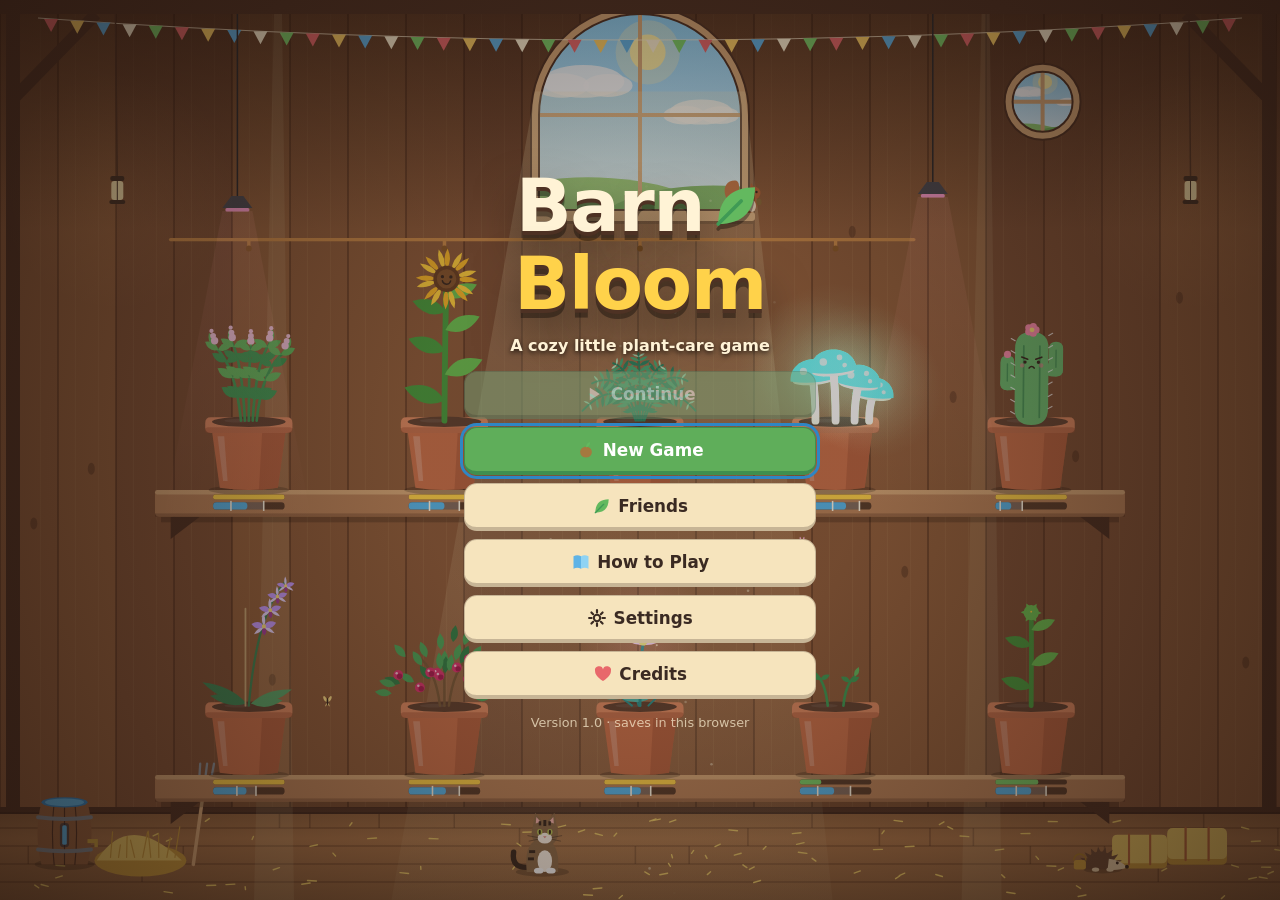
==== commit 10a7f89d: "feat: lock the admin panel behind a local, gitignored key file Co-Authored-By: Claude Opus 5.5 <nore" ====
--- a/index.html
+++ b/index.html
@@ -46,6 +46,8 @@
   <script src="js/art.js"></script>
   <script src="js/render.js"></script>
   <script src="js/ui.js"></script>
+  <!-- Local only (in .gitignore): the owner's admin key. Missing online, which is fine. -->
+  <script src="admin-key.js"></script>
   <script src="js/main.js"></script>
 </body>
 </html>
--- a/css/style.css
+++ b/css/style.css
@@ -141,6 +141,7 @@
 .chip.bee { background: #a67a12; }
 .chip.merchant { background: #7a4a9a; }
 .chip.pest { background: #5a2a7a; }
+.chip.rare { background: #8a6418; border-color: var(--gold); }
 
 /* The barn sign hangs in the top right corner, above the side panel and just as wide.
    ui.js adds .with-sign to the HUD only when both rows of buttons fit beside it. */
@@ -370,6 +371,8 @@
 .item.locked { background: #efe3c8; }
 .item.muted { opacity: 0.75; }
 .item.merchant { background: #f3e6ff; border-color: #7a4a9a; }
+.item.rare { background: #fff6d6; border-color: var(--gold-dark); }
+.item.rare h4 .ic { color: var(--gold-dark); }
 .item.done { background: #eef7dc; }
 .item.shine { animation: shine 0.9s; }
 .section { font-size: 0.95rem; margin-top: 0.3rem; }
@@ -401,6 +404,8 @@
 .settings h3 { font-size: 0.95rem; color: var(--wood); border-bottom: 0.12rem solid rgba(58, 42, 34, 0.15); padding-bottom: 0.2rem; }
 .set-row { display: flex; align-items: center; gap: 0.7rem; min-height: 2.6rem; cursor: pointer; }
 .set-row.wrap { flex-wrap: wrap; padding: 0.2rem 0; }
+.confirm-skip { display: flex; align-items: center; gap: 0.5rem; margin-top: 0.7rem; font-size: 0.9rem; cursor: pointer; }
+.confirm-skip input { width: 1.1rem; height: 1.1rem; accent-color: var(--leaf-dark); flex: none; }
 .set-row small { display: block; color: var(--ink-soft); font-size: 0.8rem; font-weight: 400; }
 .set-row output { width: 3rem; text-align: right; font-weight: 800; font-variant-numeric: tabular-nums; }
 .set-row input[type="range"] { width: 9rem; accent-color: var(--leaf-dark); }
@@ -677,6 +682,7 @@
 /* Light tints become dark tints. */
 .dark .item.locked { background: #352920; }
 .dark .item.merchant { background: #3a2c47; }
+.dark .item.rare { background: #3d3120; }
 .dark .item.done, .dark .paint.active { background: #2c3a25; }
 .dark .season-card, .dark .toast.gold { background: #3d3120; }
 .dark .tut-card { background: #2f2a1b; }
